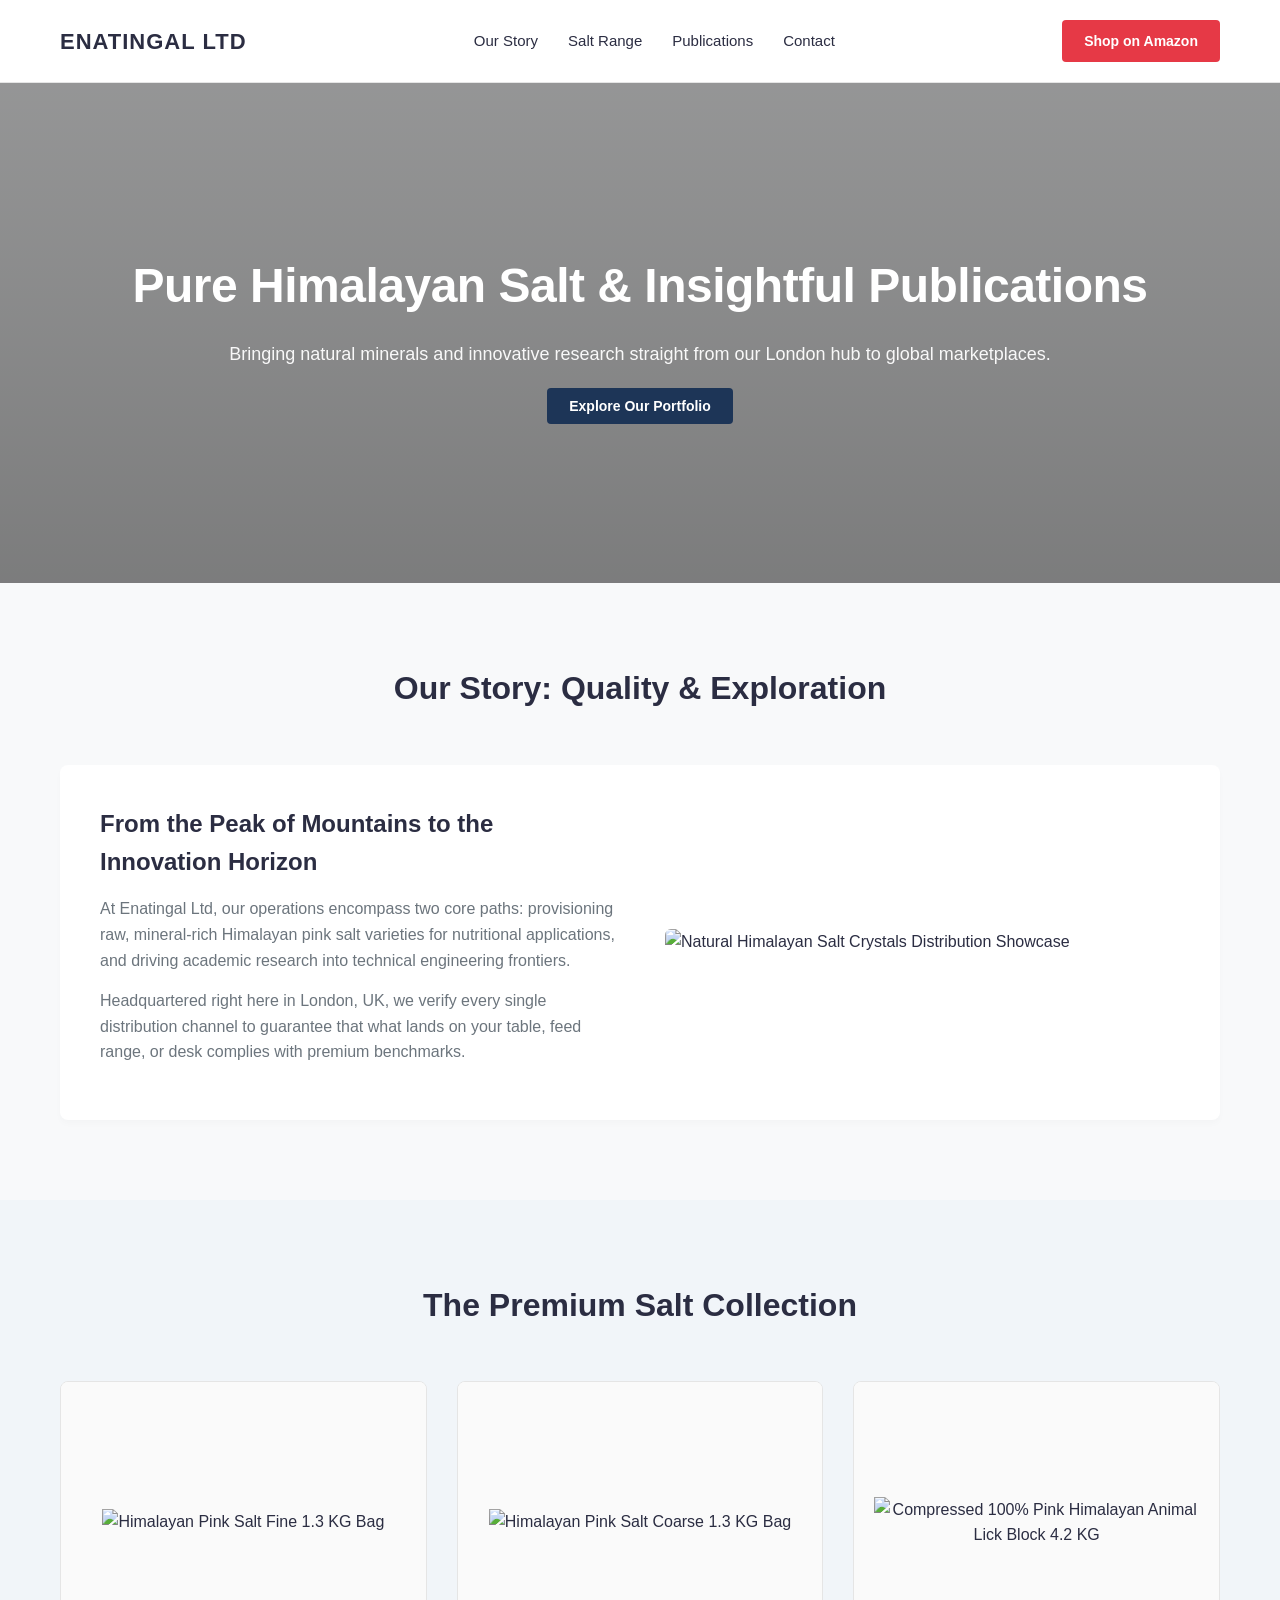
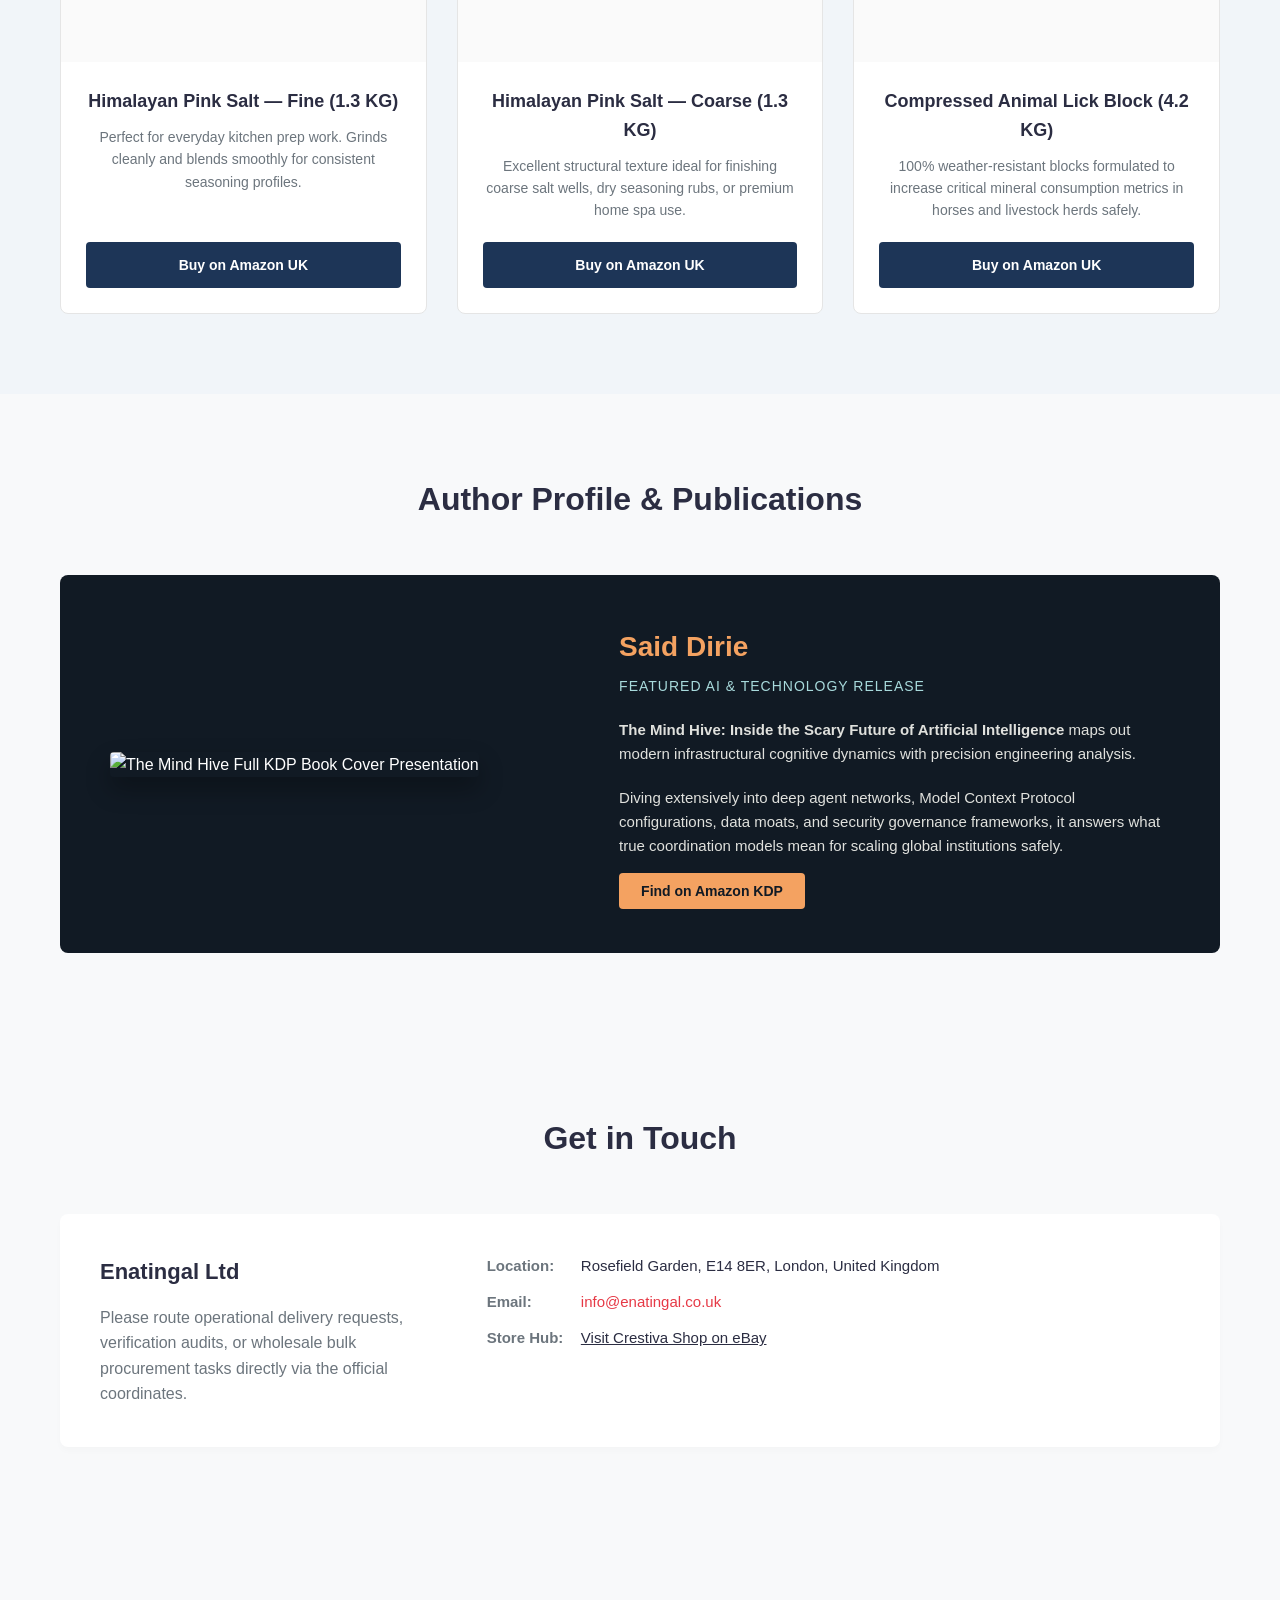
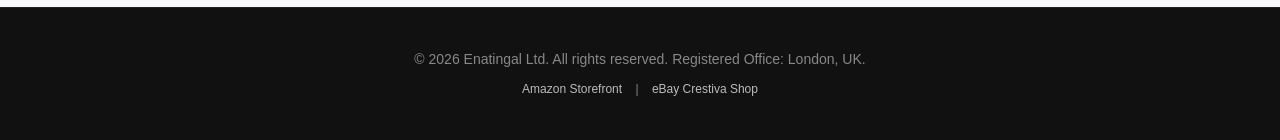
==== index.html @ c5802b01 "Add files via upload" ====
<!DOCTYPE html>
<html lang="en">
<head>
    <meta charset="UTF-8">
    <meta name="viewport" content="width=device-width, initial-scale=1.0">
    <title>Enatingal Ltd | Premium Goods Portfolio</title>
    <style>
        /* Modern Minimalist Reset & Variables */
        :root {
            --primary-coral: #E63946;
            --dark-charcoal: #1D3557;
            --light-bg: #F8F9FA;
            --pure-white: #FFFFFF;
            --text-dark: #2B2D42;
            --text-muted: #6C757D;
        }

        * {
            box-sizing: border-box;
            margin: 0;
            padding: 0;
            font-family: -apple-system, BlinkMacSystemFont, "Segoe UI", Roboto, Arial, sans-serif;
        }

        body {
            background-color: var(--light-bg);
            color: var(--text-dark);
            line-height: 1.6;
        }

        /* Navigation Header */
        header {
            background: var(--pure-white);
            border-bottom: 1px solid #E5E5E5;
            position: sticky;
            top: 0;
            z-index: 1000;
        }

        .nav-container {
            max-width: 1200px;
            margin: 0 auto;
            display: flex;
            justify-content: space-between;
            align-items: center;
            padding: 20px;
        }

        .logo a {
            font-weight: 700;
            font-size: 22px;
            color: var(--text-dark);
            text-decoration: none;
            text-transform: uppercase;
            letter-spacing: 1px;
        }

        nav ul {
            display: flex;
            list-style: none;
            gap: 30px;
        }

        nav ul li a {
            text-decoration: none;
            color: var(--text-dark);
            font-weight: 500;
            font-size: 15px;
            transition: color 0.2s ease;
        }

        nav ul li a:hover {
            color: var(--primary-coral);
        }

        .cta-btn {
            background-color: var(--primary-coral);
            color: var(--pure-white);
            padding: 10px 22px;
            border-radius: 4px;
            text-decoration: none;
            font-weight: 600;
            font-size: 14px;
            transition: background 0.2s ease;
        }

        .cta-btn:hover {
            background-color: #D62837;
        }

        /* Hero Section */
        .hero {
            background: linear-gradient(rgba(0,0,0,0.4), rgba(0,0,0,0.5)), url('assets/images/coarse-salt-label.jpg') no-repeat center center/cover;
            height: 500px;
            display: flex;
            align-items: center;
            justify-content: center;
            text-align: center;
            color: var(--pure-white);
            padding: 20px;
        }

        .hero-content max-width {
            max-width: 800px;
        }

        .hero h1 {
            font-size: 48px;
            font-weight: 700;
            margin-bottom: 15px;
            letter-spacing: -0.5px;
        }

        .hero p {
            font-size: 18px;
            margin-bottom: 25px;
            opacity: 0.95;
        }

        /* Global Sections Layout */
        section {
            padding: 80px 20px;
            max-width: 1200px;
            margin: 0 auto;
        }

        .section-title {
            text-align: center;
            font-size: 32px;
            font-weight: 700;
            margin-bottom: 50px;
            position: relative;
        }

        /* About & Story Layout split split */
        .story-block {
            display: grid;
            grid-template-columns: 1fr 1fr;
            gap: 50px;
            align-items: center;
            background: var(--pure-white);
            padding: 40px;
            border-radius: 8px;
            box-shadow: 0 4px 6px rgba(0,0,0,0.02);
        }

        .story-text h3 {
            font-size: 24px;
            margin-bottom: 15px;
        }

        .story-text p {
            color: var(--text-muted);
            margin-bottom: 15px;
        }

        .story-img img {
            width: 100%;
            border-radius: 6px;
            display: block;
        }

        /* Product Showcase Layout */
        .product-grid {
            display: grid;
            grid-template-columns: repeat(auto-fit, minmax(320px, 1fr));
            gap: 30px;
        }

        .product-card {
            background: var(--pure-white);
            border: 1px solid #E5E5E5;
            border-radius: 8px;
            overflow: hidden;
            display: flex;
            flex-direction: column;
            justify-content: space-between;
            transition: transform 0.2s ease, box-shadow 0.2s ease;
        }

        .product-card:hover {
            transform: translateY(-5px);
            box-shadow: 0 10px 20px rgba(0,0,0,0.05);
        }

        .product-img-wrapper {
            background: #FAFAFA;
            padding: 20px;
            text-align: center;
            height: 280px;
            display: flex;
            align-items: center;
            justify-content: center;
        }

        .product-img-wrapper img {
            max-height: 100%;
            max-width: 100%;
            object-fit: contain;
        }

        .product-info {
            padding: 25px;
            text-align: center;
            flex-grow: 1;
            display: flex;
            flex-direction: column;
            justify-content: space-between;
        }

        .product-title {
            font-size: 18px;
            font-weight: 600;
            margin-bottom: 10px;
        }

        .product-desc {
            font-size: 14px;
            color: var(--text-muted);
            margin-bottom: 20px;
        }

        .marketplace-btn {
            display: inline-block;
            background: var(--dark-charcoal);
            color: var(--pure-white);
            padding: 12px 20px;
            border-radius: 4px;
            text-decoration: none;
            font-weight: 600;
            font-size: 14px;
            transition: opacity 0.2s ease;
        }

        .marketplace-btn:hover {
            opacity: 0.9;
        }

        /* Author and KDP Profile Section Layout */
        .author-section {
            background: #111A24;
            color: var(--pure-white);
            border-radius: 8px;
            padding: 50px;
            margin-top: 40px;
        }

        .author-grid {
            display: grid;
            grid-template-columns: 1fr 1.2fr;
            gap: 50px;
            align-items: center;
        }

        .author-grid img {
            width: 100%;
            border-radius: 4px;
            box-shadow: 0 12px 24px rgba(0,0,0,0.3);
        }

        .author-text h3 {
            font-size: 28px;
            margin-bottom: 5px;
            color: #F4A261;
        }

        .author-subtitle {
            font-size: 14px;
            color: #A8DADC;
            text-transform: uppercase;
            letter-spacing: 1px;
            margin-bottom: 20px;
        }

        .author-text p {
            color: #E0E1DD;
            font-size: 15px;
            margin-bottom: 20px;
        }

        /* Contact Details Grid Layout */
        .contact-grid {
            display: grid;
            grid-template-columns: 1fr 2fr;
            gap: 40px;
            background: var(--pure-white);
            padding: 40px;
            border-radius: 8px;
            box-shadow: 0 4px 6px rgba(0,0,0,0.02);
        }

        .contact-info h3 {
            font-size: 22px;
            margin-bottom: 15px;
        }

        .contact-details-list {
            list-style: none;
        }

        .contact-details-list li {
            margin-bottom: 12px;
            font-size: 15px;
        }

        .contact-details-list strong {
            display: inline-block;
            width: 90px;
            color: var(--text-muted);
        }

        /* Footer Copyright Block Layout */
        footer {
            background: #111111;
            color: #888888;
            padding: 40px 20px;
            text-align: center;
            font-size: 14px;
            border-top: 1px solid #222222;
            margin-top: 80px;
        }

        footer a {
            color: #BBBBBB;
            text-decoration: none;
            margin: 0 10px;
        }

        footer a:hover {
            color: var(--pure-white);
        }

        @media (max-width: 768px) {
            .story-block, .author-grid, .contact-grid {
                grid-template-columns: 1fr;
            }
            .nav-container {
                flex-direction: column;
                gap: 15px;
            }
            .hero h1 {
                font-size: 32px;
            }
        }
    </style>
</head>
<body>

    <header>
        <div class="nav-container">
            <div class="logo">
                <a href="#">Enatingal Ltd</a>
            </div>
            <nav>
                <ul>
                    <li><a href="#story">Our Story</a></li>
                    <li><a href="#products">Salt Range</a></li>
                    <li><a href="#books">Publications</a></li>
                    <li><a href="#contact">Contact</a></li>
                </ul>
            </nav>
            <a href="https://www.amazon.co.uk/Himalayan-Pink-Salt-Fine-Essential/dp/B0F9LJPX19" target="_blank" class="cta-btn">Shop on Amazon</a>
        </div>
    </header>

    <main>
        <div class="hero">
            <div class="hero-content">
                <h1>Pure Himalayan Salt & Insightful Publications</h1>
                <p>Bringing natural minerals and innovative research straight from our London hub to global marketplaces.</p>
                <a href="#products" class="cta-btn" style="background: var(--dark-charcoal);">Explore Our Portfolio</a>
            </div>
        </div>

        <section id="story">
            <h2 class="section-title">Our Story: Quality & Exploration</h2>
            <div class="story-block">
                <div class="story-text">
                    <h3>From the Peak of Mountains to the Innovation Horizon</h3>
                    <p>At Enatingal Ltd, our operations encompass two core paths: provisioning raw, mineral-rich Himalayan pink salt varieties for nutritional applications, and driving academic research into technical engineering frontiers.</p>
                    <p>Headquartered right here in London, UK, we verify every single distribution channel to guarantee that what lands on your table, feed range, or desk complies with premium benchmarks.</p>
                </div>
                <div class="story-img">
                    <img src="assets/images/coarse-salt-spon.jpg" alt="Natural Himalayan Salt Crystals Distribution Showcase">
                </div>
            </div>
        </section>

        <section id="products" style="background-color: #F1F5F9; max-width: 100%;">
            <div style="max-width: 1200px; margin: 0 auto; padding: 0 20px;">
                <h2 class="section-title">The Premium Salt Collection</h2>
                <div class="product-grid">
                    
                    <div class="product-card">
                        <div class="product-img-wrapper">
                            <img src="assets/images/fine-salt.jpg" alt="Himalayan Pink Salt Fine 1.3 KG Bag">
                        </div>
                        <div class="product-info">
                            <div>
                                <h3 class="product-title">Himalayan Pink Salt — Fine (1.3 KG)</h3>
                                <p class="product-desc">Perfect for everyday kitchen prep work. Grinds cleanly and blends smoothly for consistent seasoning profiles.</p>
                            </div>
                            <a href="https://www.amazon.co.uk/Himalayan-Pink-Salt-Fine-Essential/dp/B0F9LJPX19" target="_blank" class="marketplace-btn">Buy on Amazon UK</a>
                        </div>
                    </div>

                    <div class="product-card">
                        <div class="product-img-wrapper">
                            <img src="assets/images/coarse-salt.jpg" alt="Himalayan Pink Salt Coarse 1.3 KG Bag">
                        </div>
                        <div class="product-info">
                            <div>
                                <h3 class="product-title">Himalayan Pink Salt — Coarse (1.3 KG)</h3>
                                <p class="product-desc">Excellent structural texture ideal for finishing coarse salt wells, dry seasoning rubs, or premium home spa use.</p>
                            </div>
                            <a href="https://www.amazon.co.uk/Himalayan-Pink-Salt-Fine-Essential/dp/B0F9LJPX19" target="_blank" class="marketplace-btn">Buy on Amazon UK</a>
                        </div>
                    </div>

                    <div class="product-card">
                        <div class="product-img-wrapper">
                            <img src="assets/images/animal-lick.png" alt="Compressed 100% Pink Himalayan Animal Lick Block 4.2 KG">
                        </div>
                        <div class="product-info">
                            <div>
                                <h3 class="product-title">Compressed Animal Lick Block (4.2 KG)</h3>
                                <p class="product-desc">100% weather-resistant blocks formulated to increase critical mineral consumption metrics in horses and livestock herds safely.</p>
                            </div>
                            <a href="https://www.amazon.co.uk/Himalayan-Pink-Animals-Compressed-Block/dp/B0DF86JBQH" target="_blank" class="marketplace-btn">Buy on Amazon UK</a>
                        </div>
                    </div>

                </div>
            </div>
        </section>

        <section id="books">
            <h2 class="section-title">Author Profile & Publications</h2>
            <div class="author-section">
                <div class="author-grid">
                    <div class="author-cover-art">
                        <img src="assets/images/mind-hive-cover.jpg" alt="The Mind Hive Full KDP Book Cover Presentation">
                    </div>
                    <div class="author-text">
                        <h3>Said Dirie</h3>
                        <div class="author-subtitle">Featured AI & Technology Release</div>
                        <p><strong>The Mind Hive: Inside the Scary Future of Artificial Intelligence</strong> maps out modern infrastructural cognitive dynamics with precision engineering analysis.</p>
                        <p>Diving extensively into deep agent networks, Model Context Protocol configurations, data moats, and security governance frameworks, it answers what true coordination models mean for scaling global institutions safely.</p>
                        <a href="https://www.amazon.co.uk" target="_blank" class="cta-btn" style="background-color: #F4A261; color: #111A24;">Find on Amazon KDP</a>
                    </div>
                </div>
            </div>
        </section>

        <section id="contact">
            <h2 class="section-title">Get in Touch</h2>
            <div class="contact-grid">
                <div class="contact-info">
                    <h3>Enatingal Ltd</h3>
                    <p style="color: var(--text-muted);">Please route operational delivery requests, verification audits, or wholesale bulk procurement tasks directly via the official coordinates.</p>
                </div>
                <div>
                    <ul class="contact-details-list">
                        <li><strong>Location:</strong> Rosefield Garden, E14 8ER, London, United Kingdom</li>
                        <li><strong>Email:</strong> <a href="mailto:info@enatingal.co.uk" style="color: var(--primary-coral); text-decoration: none;">info@enatingal.co.uk</a></li>
                        <li><strong>Store Hub:</strong> <a href="https://www.ebay.co.uk/str/enatingalltd" target="_blank" style="color: var(--text-dark); text-decoration: underline;">Visit Crestiva Shop on eBay</a></li>
                    </ul>
                </div>
            </div>
        </section>
    </main>

    <footer>
        <p>&copy; 2026 Enatingal Ltd. All rights reserved. Registered Office: London, UK.</p>
        <p style="margin-top: 10px; font-size: 12px;">
            <a href="https://www.amazon.co.uk/str/enatingalltd" target="_blank">Amazon Storefront</a> | 
            <a href="https://www.ebay.co.uk/str/enatingalltd" target="_blank">eBay Crestiva Shop</a>
        </p>
    </footer>

</body>
</html>
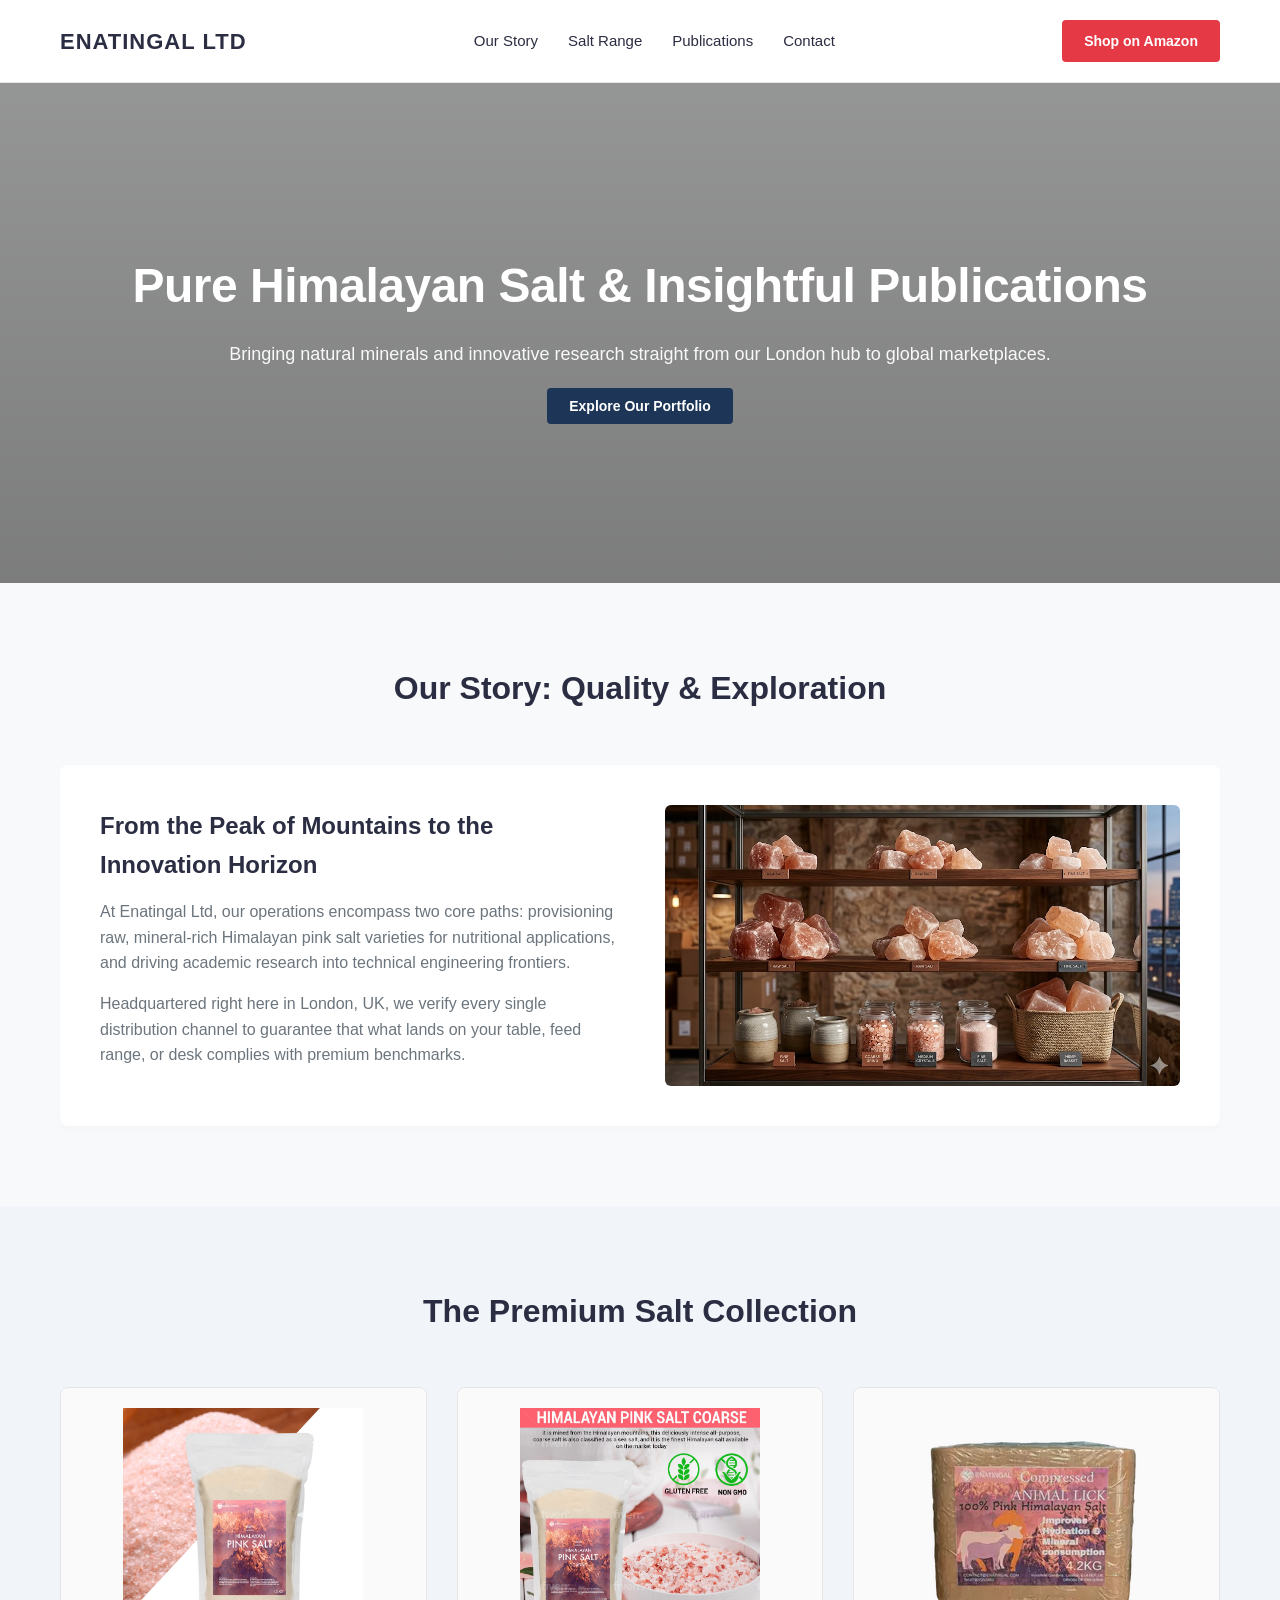
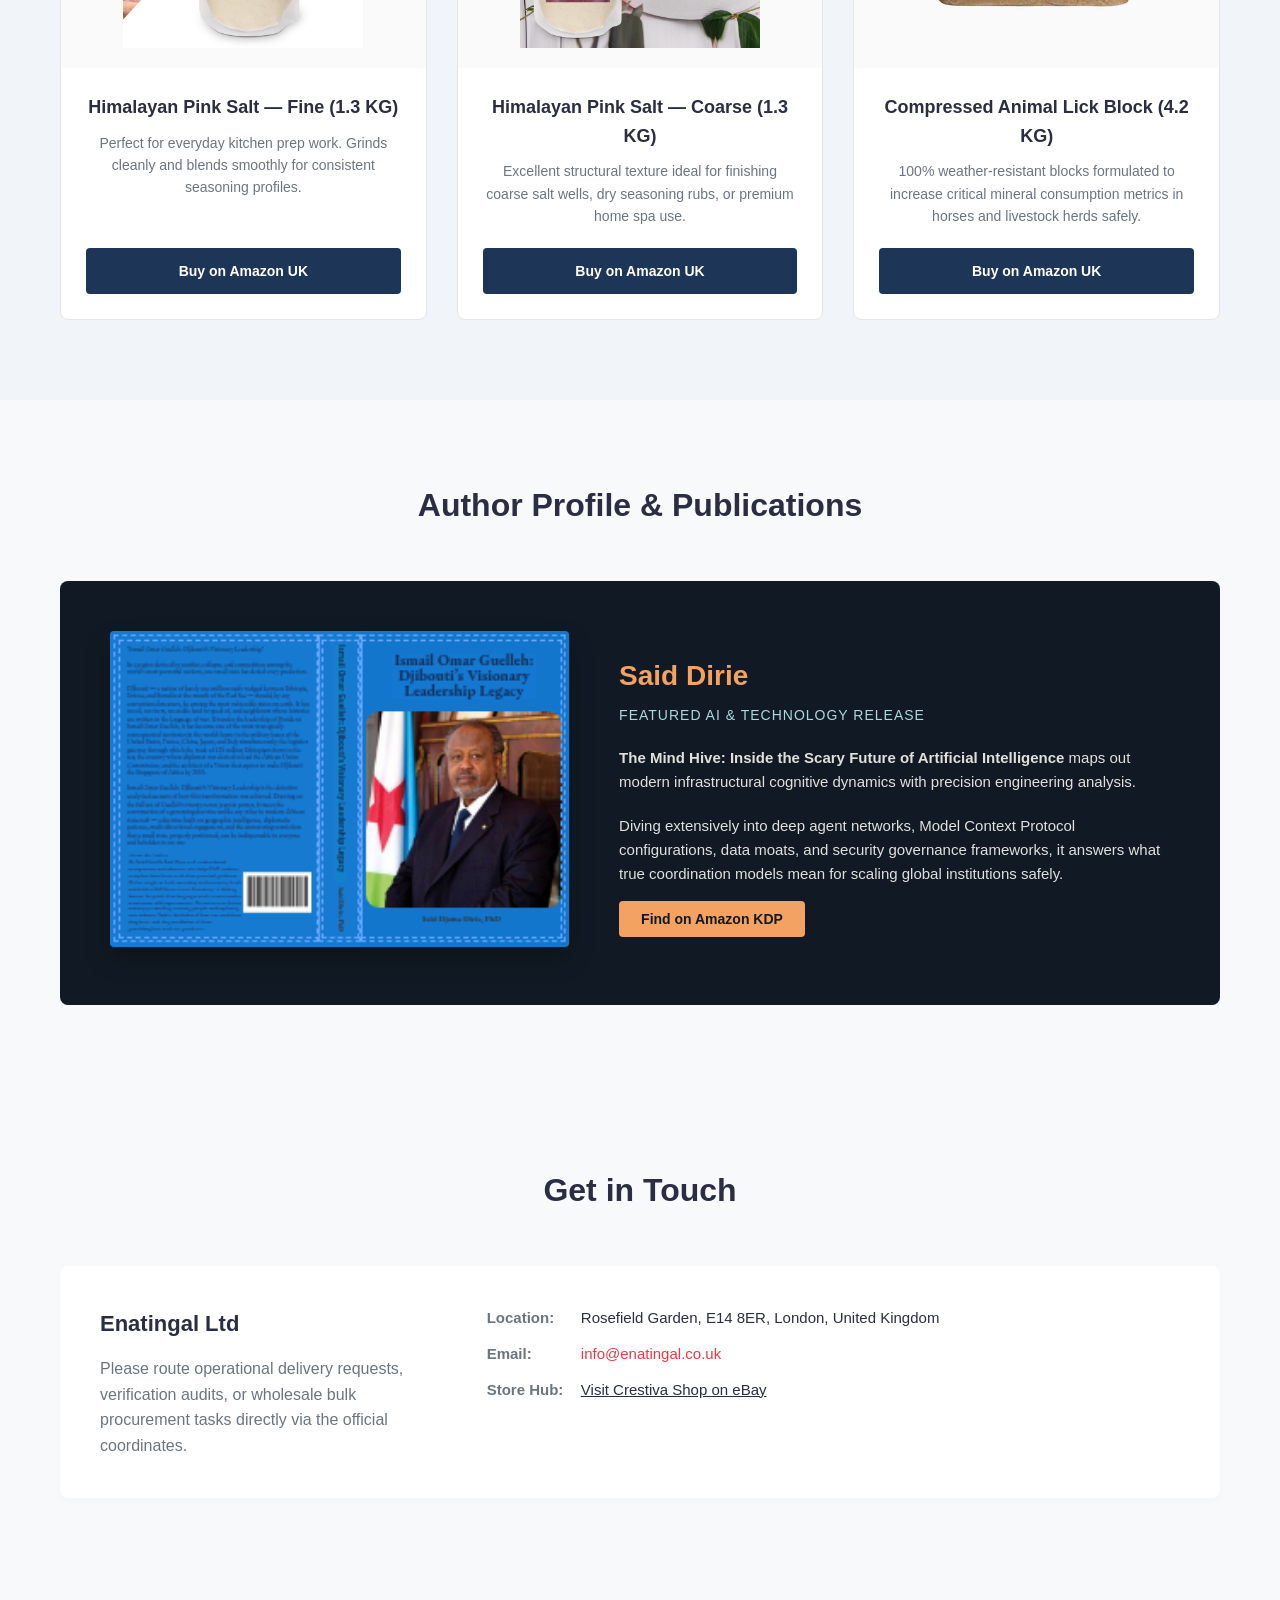
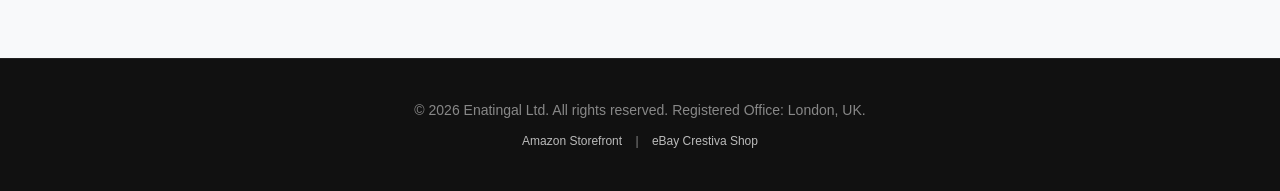
==== commit 4df48b2b: "Update index.html" ====
--- a/index.html
+++ b/index.html
@@ -381,7 +381,7 @@
                     <p>Headquartered right here in London, UK, we verify every single distribution channel to guarantee that what lands on your table, feed range, or desk complies with premium benchmarks.</p>
                 </div>
                 <div class="story-img">
-                    <img src="assets/images/coarse-salt-spon.jpg" alt="Natural Himalayan Salt Crystals Distribution Showcase">
+                    <img src="assets/images/showcase.jpg" alt="Natural Himalayan Salt Crystals Distribution Showcase">
                 </div>
             </div>
         </section>
@@ -479,4 +479,4 @@
     </footer>
 
 </body>
-</html>+</html>
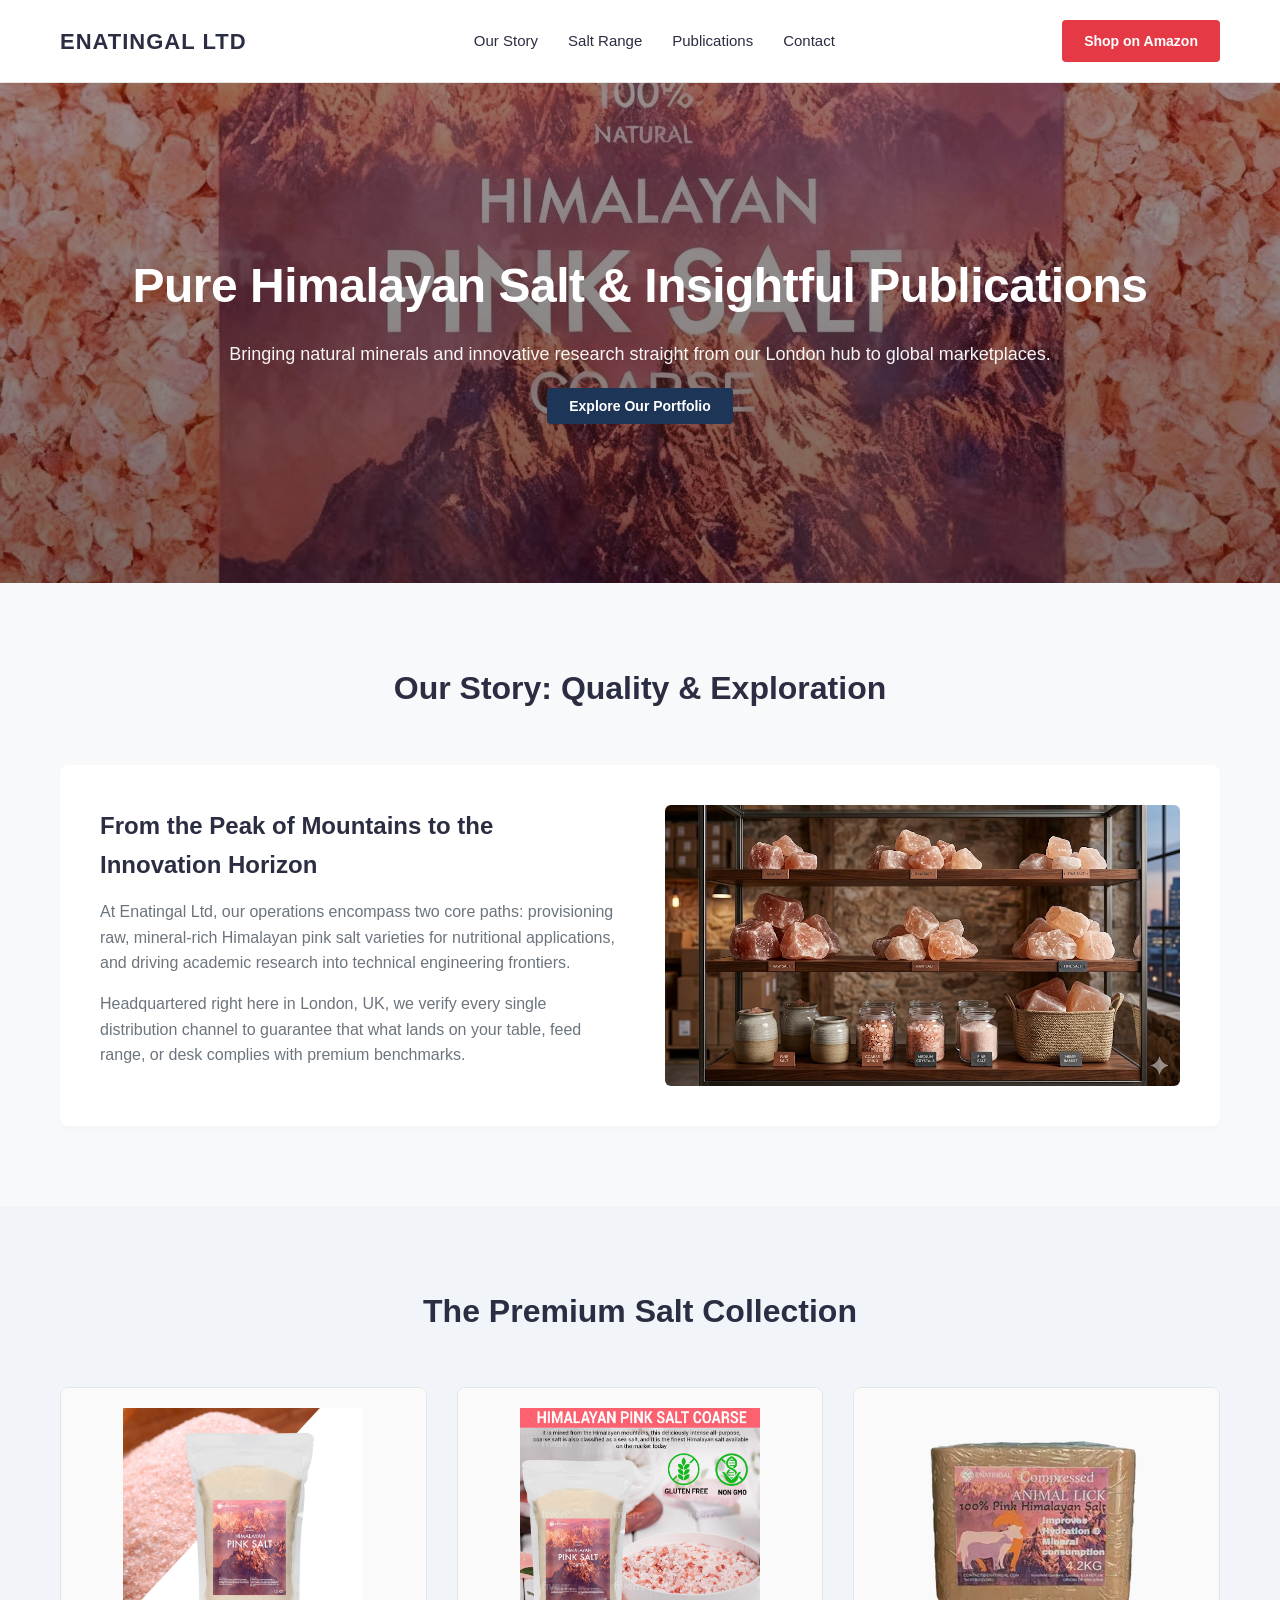
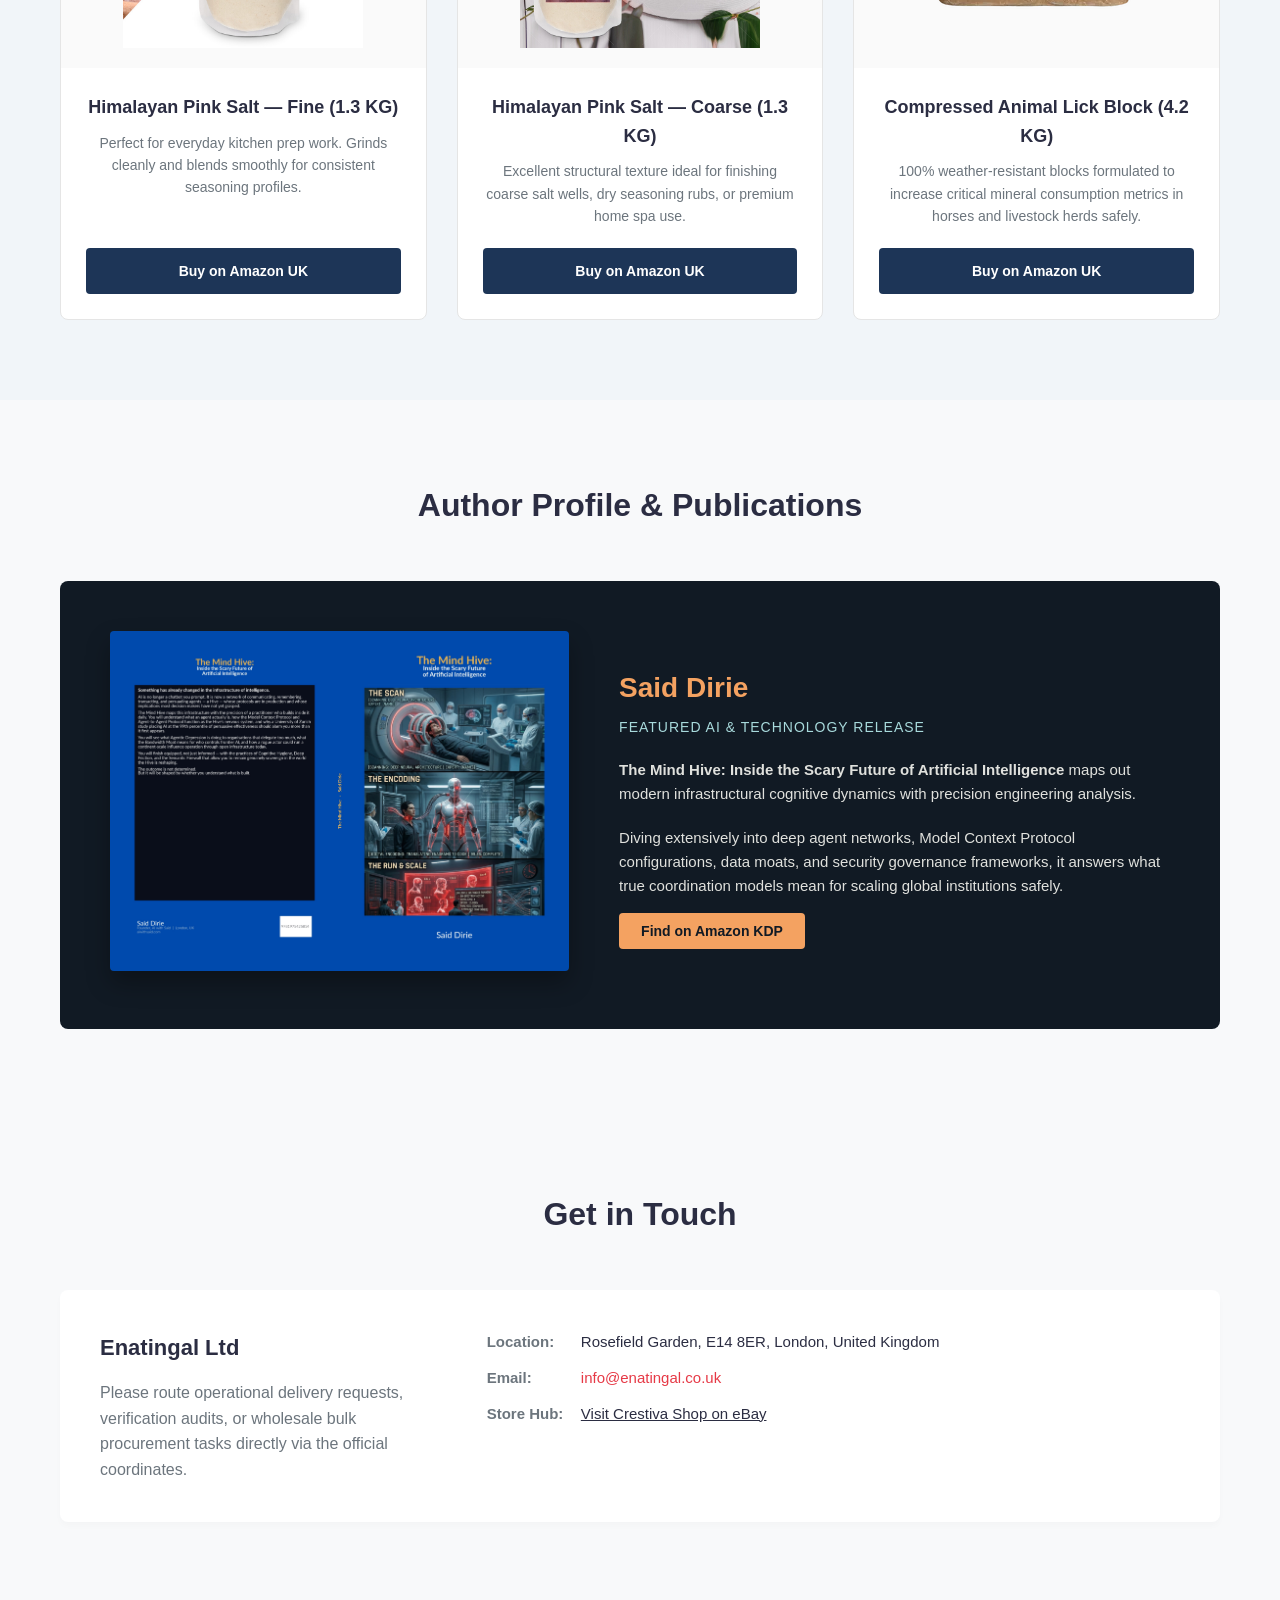
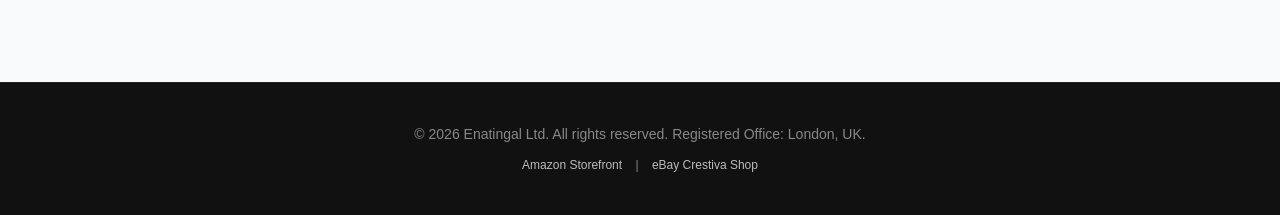
==== commit f3830e9c: "Update index.html" ====
--- a/index.html
+++ b/index.html
@@ -4,6 +4,8 @@
     <meta charset="UTF-8">
     <meta name="viewport" content="width=device-width, initial-scale=1.0">
     <title>Enatingal Ltd | Premium Goods Portfolio</title>
+    <script async src="https://pagead2.googlesyndication.com/pagead/js/adsbygoogle.js?client=ca-pub-2641787592817799"
+     crossorigin="anonymous"></script>
     <style>
         /* Modern Minimalist Reset & Variables */
         :root {
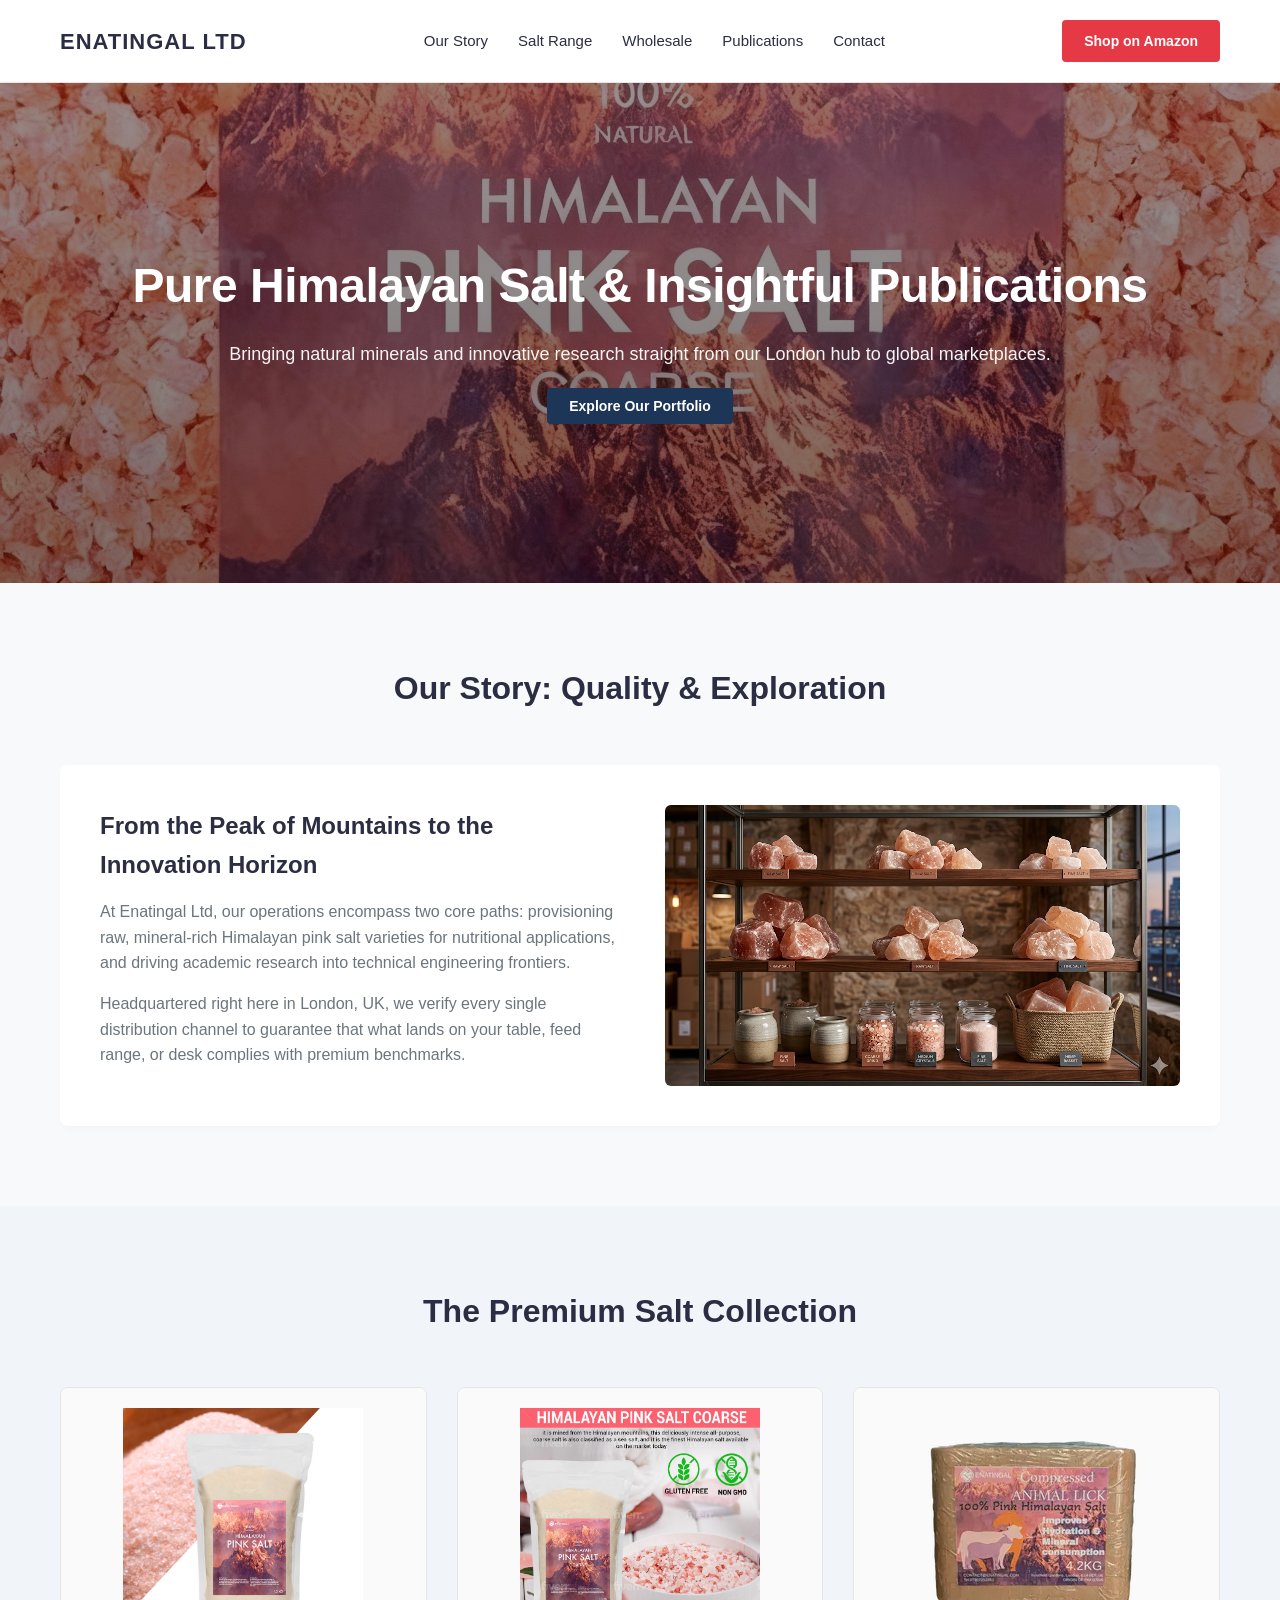
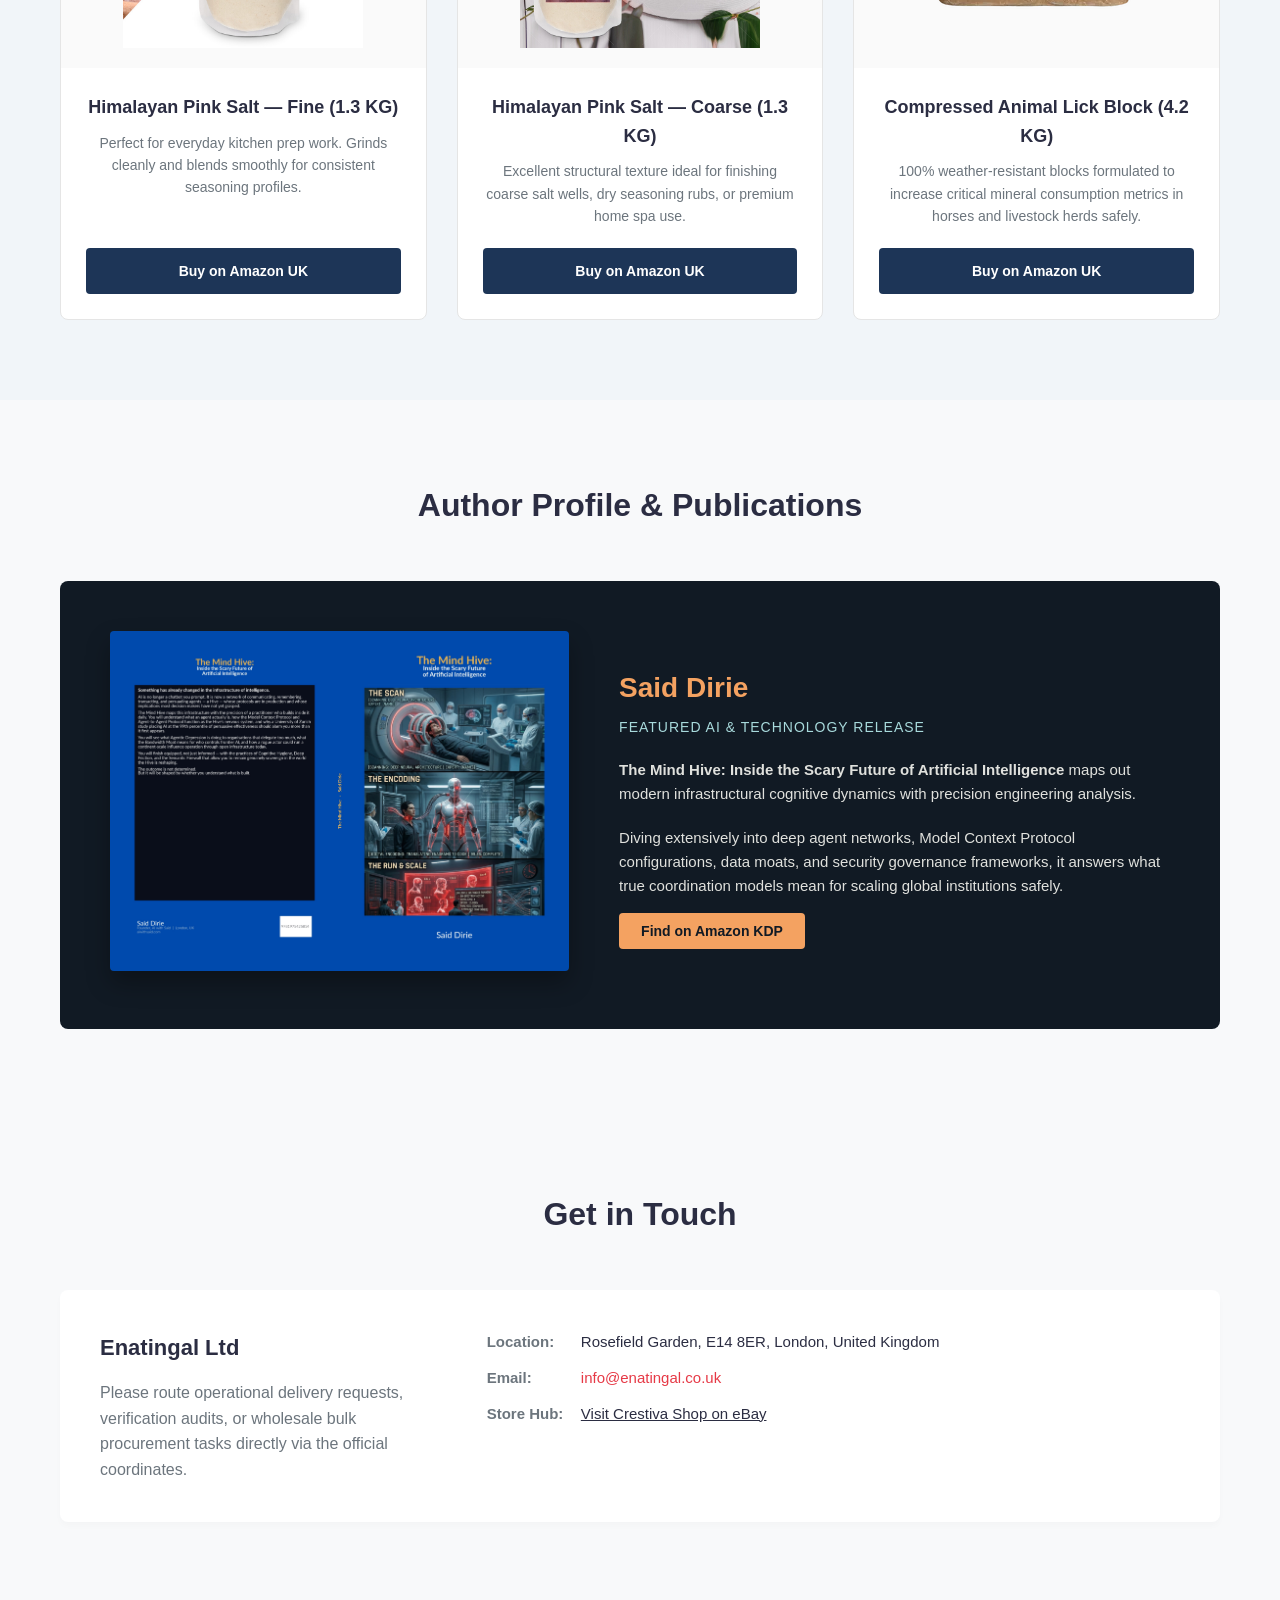
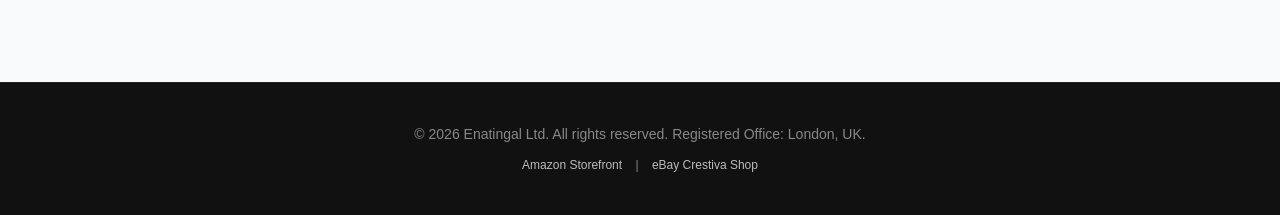
==== commit ff0eccf8: "Add files via upload" ====
--- a/index.html
+++ b/index.html
@@ -1,484 +1,485 @@
-<!DOCTYPE html>
-<html lang="en">
-<head>
-    <meta charset="UTF-8">
-    <meta name="viewport" content="width=device-width, initial-scale=1.0">
-    <title>Enatingal Ltd | Premium Goods Portfolio</title>
-    <script async src="https://pagead2.googlesyndication.com/pagead/js/adsbygoogle.js?client=ca-pub-2641787592817799"
-     crossorigin="anonymous"></script>
-    <style>
-        /* Modern Minimalist Reset & Variables */
-        :root {
-            --primary-coral: #E63946;
-            --dark-charcoal: #1D3557;
-            --light-bg: #F8F9FA;
-            --pure-white: #FFFFFF;
-            --text-dark: #2B2D42;
-            --text-muted: #6C757D;
-        }
-
-        * {
-            box-sizing: border-box;
-            margin: 0;
-            padding: 0;
-            font-family: -apple-system, BlinkMacSystemFont, "Segoe UI", Roboto, Arial, sans-serif;
-        }
-
-        body {
-            background-color: var(--light-bg);
-            color: var(--text-dark);
-            line-height: 1.6;
-        }
-
-        /* Navigation Header */
-        header {
-            background: var(--pure-white);
-            border-bottom: 1px solid #E5E5E5;
-            position: sticky;
-            top: 0;
-            z-index: 1000;
-        }
-
-        .nav-container {
-            max-width: 1200px;
-            margin: 0 auto;
-            display: flex;
-            justify-content: space-between;
-            align-items: center;
-            padding: 20px;
-        }
-
-        .logo a {
-            font-weight: 700;
-            font-size: 22px;
-            color: var(--text-dark);
-            text-decoration: none;
-            text-transform: uppercase;
-            letter-spacing: 1px;
-        }
-
-        nav ul {
-            display: flex;
-            list-style: none;
-            gap: 30px;
-        }
-
-        nav ul li a {
-            text-decoration: none;
-            color: var(--text-dark);
-            font-weight: 500;
-            font-size: 15px;
-            transition: color 0.2s ease;
-        }
-
-        nav ul li a:hover {
-            color: var(--primary-coral);
-        }
-
-        .cta-btn {
-            background-color: var(--primary-coral);
-            color: var(--pure-white);
-            padding: 10px 22px;
-            border-radius: 4px;
-            text-decoration: none;
-            font-weight: 600;
-            font-size: 14px;
-            transition: background 0.2s ease;
-        }
-
-        .cta-btn:hover {
-            background-color: #D62837;
-        }
-
-        /* Hero Section */
-        .hero {
-            background: linear-gradient(rgba(0,0,0,0.4), rgba(0,0,0,0.5)), url('assets/images/coarse-salt-label.jpg') no-repeat center center/cover;
-            height: 500px;
-            display: flex;
-            align-items: center;
-            justify-content: center;
-            text-align: center;
-            color: var(--pure-white);
-            padding: 20px;
-        }
-
-        .hero-content max-width {
-            max-width: 800px;
-        }
-
-        .hero h1 {
-            font-size: 48px;
-            font-weight: 700;
-            margin-bottom: 15px;
-            letter-spacing: -0.5px;
-        }
-
-        .hero p {
-            font-size: 18px;
-            margin-bottom: 25px;
-            opacity: 0.95;
-        }
-
-        /* Global Sections Layout */
-        section {
-            padding: 80px 20px;
-            max-width: 1200px;
-            margin: 0 auto;
-        }
-
-        .section-title {
-            text-align: center;
-            font-size: 32px;
-            font-weight: 700;
-            margin-bottom: 50px;
-            position: relative;
-        }
-
-        /* About & Story Layout split split */
-        .story-block {
-            display: grid;
-            grid-template-columns: 1fr 1fr;
-            gap: 50px;
-            align-items: center;
-            background: var(--pure-white);
-            padding: 40px;
-            border-radius: 8px;
-            box-shadow: 0 4px 6px rgba(0,0,0,0.02);
-        }
-
-        .story-text h3 {
-            font-size: 24px;
-            margin-bottom: 15px;
-        }
-
-        .story-text p {
-            color: var(--text-muted);
-            margin-bottom: 15px;
-        }
-
-        .story-img img {
-            width: 100%;
-            border-radius: 6px;
-            display: block;
-        }
-
-        /* Product Showcase Layout */
-        .product-grid {
-            display: grid;
-            grid-template-columns: repeat(auto-fit, minmax(320px, 1fr));
-            gap: 30px;
-        }
-
-        .product-card {
-            background: var(--pure-white);
-            border: 1px solid #E5E5E5;
-            border-radius: 8px;
-            overflow: hidden;
-            display: flex;
-            flex-direction: column;
-            justify-content: space-between;
-            transition: transform 0.2s ease, box-shadow 0.2s ease;
-        }
-
-        .product-card:hover {
-            transform: translateY(-5px);
-            box-shadow: 0 10px 20px rgba(0,0,0,0.05);
-        }
-
-        .product-img-wrapper {
-            background: #FAFAFA;
-            padding: 20px;
-            text-align: center;
-            height: 280px;
-            display: flex;
-            align-items: center;
-            justify-content: center;
-        }
-
-        .product-img-wrapper img {
-            max-height: 100%;
-            max-width: 100%;
-            object-fit: contain;
-        }
-
-        .product-info {
-            padding: 25px;
-            text-align: center;
-            flex-grow: 1;
-            display: flex;
-            flex-direction: column;
-            justify-content: space-between;
-        }
-
-        .product-title {
-            font-size: 18px;
-            font-weight: 600;
-            margin-bottom: 10px;
-        }
-
-        .product-desc {
-            font-size: 14px;
-            color: var(--text-muted);
-            margin-bottom: 20px;
-        }
-
-        .marketplace-btn {
-            display: inline-block;
-            background: var(--dark-charcoal);
-            color: var(--pure-white);
-            padding: 12px 20px;
-            border-radius: 4px;
-            text-decoration: none;
-            font-weight: 600;
-            font-size: 14px;
-            transition: opacity 0.2s ease;
-        }
-
-        .marketplace-btn:hover {
-            opacity: 0.9;
-        }
-
-        /* Author and KDP Profile Section Layout */
-        .author-section {
-            background: #111A24;
-            color: var(--pure-white);
-            border-radius: 8px;
-            padding: 50px;
-            margin-top: 40px;
-        }
-
-        .author-grid {
-            display: grid;
-            grid-template-columns: 1fr 1.2fr;
-            gap: 50px;
-            align-items: center;
-        }
-
-        .author-grid img {
-            width: 100%;
-            border-radius: 4px;
-            box-shadow: 0 12px 24px rgba(0,0,0,0.3);
-        }
-
-        .author-text h3 {
-            font-size: 28px;
-            margin-bottom: 5px;
-            color: #F4A261;
-        }
-
-        .author-subtitle {
-            font-size: 14px;
-            color: #A8DADC;
-            text-transform: uppercase;
-            letter-spacing: 1px;
-            margin-bottom: 20px;
-        }
-
-        .author-text p {
-            color: #E0E1DD;
-            font-size: 15px;
-            margin-bottom: 20px;
-        }
-
-        /* Contact Details Grid Layout */
-        .contact-grid {
-            display: grid;
-            grid-template-columns: 1fr 2fr;
-            gap: 40px;
-            background: var(--pure-white);
-            padding: 40px;
-            border-radius: 8px;
-            box-shadow: 0 4px 6px rgba(0,0,0,0.02);
-        }
-
-        .contact-info h3 {
-            font-size: 22px;
-            margin-bottom: 15px;
-        }
-
-        .contact-details-list {
-            list-style: none;
-        }
-
-        .contact-details-list li {
-            margin-bottom: 12px;
-            font-size: 15px;
-        }
-
-        .contact-details-list strong {
-            display: inline-block;
-            width: 90px;
-            color: var(--text-muted);
-        }
-
-        /* Footer Copyright Block Layout */
-        footer {
-            background: #111111;
-            color: #888888;
-            padding: 40px 20px;
-            text-align: center;
-            font-size: 14px;
-            border-top: 1px solid #222222;
-            margin-top: 80px;
-        }
-
-        footer a {
-            color: #BBBBBB;
-            text-decoration: none;
-            margin: 0 10px;
-        }
-
-        footer a:hover {
-            color: var(--pure-white);
-        }
-
-        @media (max-width: 768px) {
-            .story-block, .author-grid, .contact-grid {
-                grid-template-columns: 1fr;
-            }
-            .nav-container {
-                flex-direction: column;
-                gap: 15px;
-            }
-            .hero h1 {
-                font-size: 32px;
-            }
-        }
-    </style>
-</head>
-<body>
-
-    <header>
-        <div class="nav-container">
-            <div class="logo">
-                <a href="#">Enatingal Ltd</a>
-            </div>
-            <nav>
-                <ul>
-                    <li><a href="#story">Our Story</a></li>
-                    <li><a href="#products">Salt Range</a></li>
-                    <li><a href="#books">Publications</a></li>
-                    <li><a href="#contact">Contact</a></li>
-                </ul>
-            </nav>
-            <a href="https://www.amazon.co.uk/Himalayan-Pink-Salt-Fine-Essential/dp/B0F9LJPX19" target="_blank" class="cta-btn">Shop on Amazon</a>
-        </div>
-    </header>
-
-    <main>
-        <div class="hero">
-            <div class="hero-content">
-                <h1>Pure Himalayan Salt & Insightful Publications</h1>
-                <p>Bringing natural minerals and innovative research straight from our London hub to global marketplaces.</p>
-                <a href="#products" class="cta-btn" style="background: var(--dark-charcoal);">Explore Our Portfolio</a>
-            </div>
-        </div>
-
-        <section id="story">
-            <h2 class="section-title">Our Story: Quality & Exploration</h2>
-            <div class="story-block">
-                <div class="story-text">
-                    <h3>From the Peak of Mountains to the Innovation Horizon</h3>
-                    <p>At Enatingal Ltd, our operations encompass two core paths: provisioning raw, mineral-rich Himalayan pink salt varieties for nutritional applications, and driving academic research into technical engineering frontiers.</p>
-                    <p>Headquartered right here in London, UK, we verify every single distribution channel to guarantee that what lands on your table, feed range, or desk complies with premium benchmarks.</p>
-                </div>
-                <div class="story-img">
-                    <img src="assets/images/showcase.jpg" alt="Natural Himalayan Salt Crystals Distribution Showcase">
-                </div>
-            </div>
-        </section>
-
-        <section id="products" style="background-color: #F1F5F9; max-width: 100%;">
-            <div style="max-width: 1200px; margin: 0 auto; padding: 0 20px;">
-                <h2 class="section-title">The Premium Salt Collection</h2>
-                <div class="product-grid">
-                    
-                    <div class="product-card">
-                        <div class="product-img-wrapper">
-                            <img src="assets/images/fine-salt.jpg" alt="Himalayan Pink Salt Fine 1.3 KG Bag">
-                        </div>
-                        <div class="product-info">
-                            <div>
-                                <h3 class="product-title">Himalayan Pink Salt — Fine (1.3 KG)</h3>
-                                <p class="product-desc">Perfect for everyday kitchen prep work. Grinds cleanly and blends smoothly for consistent seasoning profiles.</p>
-                            </div>
-                            <a href="https://www.amazon.co.uk/Himalayan-Pink-Salt-Fine-Essential/dp/B0F9LJPX19" target="_blank" class="marketplace-btn">Buy on Amazon UK</a>
-                        </div>
-                    </div>
-
-                    <div class="product-card">
-                        <div class="product-img-wrapper">
-                            <img src="assets/images/coarse-salt.jpg" alt="Himalayan Pink Salt Coarse 1.3 KG Bag">
-                        </div>
-                        <div class="product-info">
-                            <div>
-                                <h3 class="product-title">Himalayan Pink Salt — Coarse (1.3 KG)</h3>
-                                <p class="product-desc">Excellent structural texture ideal for finishing coarse salt wells, dry seasoning rubs, or premium home spa use.</p>
-                            </div>
-                            <a href="https://www.amazon.co.uk/Himalayan-Pink-Salt-Fine-Essential/dp/B0F9LJPX19" target="_blank" class="marketplace-btn">Buy on Amazon UK</a>
-                        </div>
-                    </div>
-
-                    <div class="product-card">
-                        <div class="product-img-wrapper">
-                            <img src="assets/images/animal-lick.png" alt="Compressed 100% Pink Himalayan Animal Lick Block 4.2 KG">
-                        </div>
-                        <div class="product-info">
-                            <div>
-                                <h3 class="product-title">Compressed Animal Lick Block (4.2 KG)</h3>
-                                <p class="product-desc">100% weather-resistant blocks formulated to increase critical mineral consumption metrics in horses and livestock herds safely.</p>
-                            </div>
-                            <a href="https://www.amazon.co.uk/Himalayan-Pink-Animals-Compressed-Block/dp/B0DF86JBQH" target="_blank" class="marketplace-btn">Buy on Amazon UK</a>
-                        </div>
-                    </div>
-
-                </div>
-            </div>
-        </section>
-
-        <section id="books">
-            <h2 class="section-title">Author Profile & Publications</h2>
-            <div class="author-section">
-                <div class="author-grid">
-                    <div class="author-cover-art">
-                        <img src="assets/images/mind-hive-cover.jpg" alt="The Mind Hive Full KDP Book Cover Presentation">
-                    </div>
-                    <div class="author-text">
-                        <h3>Said Dirie</h3>
-                        <div class="author-subtitle">Featured AI & Technology Release</div>
-                        <p><strong>The Mind Hive: Inside the Scary Future of Artificial Intelligence</strong> maps out modern infrastructural cognitive dynamics with precision engineering analysis.</p>
-                        <p>Diving extensively into deep agent networks, Model Context Protocol configurations, data moats, and security governance frameworks, it answers what true coordination models mean for scaling global institutions safely.</p>
-                        <a href="https://www.amazon.co.uk" target="_blank" class="cta-btn" style="background-color: #F4A261; color: #111A24;">Find on Amazon KDP</a>
-                    </div>
-                </div>
-            </div>
-        </section>
-
-        <section id="contact">
-            <h2 class="section-title">Get in Touch</h2>
-            <div class="contact-grid">
-                <div class="contact-info">
-                    <h3>Enatingal Ltd</h3>
-                    <p style="color: var(--text-muted);">Please route operational delivery requests, verification audits, or wholesale bulk procurement tasks directly via the official coordinates.</p>
-                </div>
-                <div>
-                    <ul class="contact-details-list">
-                        <li><strong>Location:</strong> Rosefield Garden, E14 8ER, London, United Kingdom</li>
-                        <li><strong>Email:</strong> <a href="mailto:info@enatingal.co.uk" style="color: var(--primary-coral); text-decoration: none;">info@enatingal.co.uk</a></li>
-                        <li><strong>Store Hub:</strong> <a href="https://www.ebay.co.uk/str/enatingalltd" target="_blank" style="color: var(--text-dark); text-decoration: underline;">Visit Crestiva Shop on eBay</a></li>
-                    </ul>
-                </div>
-            </div>
-        </section>
-    </main>
-
-    <footer>
-        <p>&copy; 2026 Enatingal Ltd. All rights reserved. Registered Office: London, UK.</p>
-        <p style="margin-top: 10px; font-size: 12px;">
-            <a href="https://www.amazon.co.uk/str/enatingalltd" target="_blank">Amazon Storefront</a> | 
-            <a href="https://www.ebay.co.uk/str/enatingalltd" target="_blank">eBay Crestiva Shop</a>
-        </p>
-    </footer>
-
-</body>
-</html>
+<!DOCTYPE html>
+<html lang="en">
+<head>
+    <meta charset="UTF-8">
+    <meta name="viewport" content="width=device-width, initial-scale=1.0">
+    <title>Enatingal Ltd | Premium Goods Portfolio</title>
+    <script async src="https://pagead2.googlesyndication.com/pagead/js/adsbygoogle.js?client=ca-pub-2641787592817799"
+     crossorigin="anonymous"></script>
+    <style>
+        /* Modern Minimalist Reset & Variables */
+        :root {
+            --primary-coral: #E63946;
+            --dark-charcoal: #1D3557;
+            --light-bg: #F8F9FA;
+            --pure-white: #FFFFFF;
+            --text-dark: #2B2D42;
+            --text-muted: #6C757D;
+        }
+
+        * {
+            box-sizing: border-box;
+            margin: 0;
+            padding: 0;
+            font-family: -apple-system, BlinkMacSystemFont, "Segoe UI", Roboto, Arial, sans-serif;
+        }
+
+        body {
+            background-color: var(--light-bg);
+            color: var(--text-dark);
+            line-height: 1.6;
+        }
+
+        /* Navigation Header */
+        header {
+            background: var(--pure-white);
+            border-bottom: 1px solid #E5E5E5;
+            position: sticky;
+            top: 0;
+            z-index: 1000;
+        }
+
+        .nav-container {
+            max-width: 1200px;
+            margin: 0 auto;
+            display: flex;
+            justify-content: space-between;
+            align-items: center;
+            padding: 20px;
+        }
+
+        .logo a {
+            font-weight: 700;
+            font-size: 22px;
+            color: var(--text-dark);
+            text-decoration: none;
+            text-transform: uppercase;
+            letter-spacing: 1px;
+        }
+
+        nav ul {
+            display: flex;
+            list-style: none;
+            gap: 30px;
+        }
+
+        nav ul li a {
+            text-decoration: none;
+            color: var(--text-dark);
+            font-weight: 500;
+            font-size: 15px;
+            transition: color 0.2s ease;
+        }
+
+        nav ul li a:hover {
+            color: var(--primary-coral);
+        }
+
+        .cta-btn {
+            background-color: var(--primary-coral);
+            color: var(--pure-white);
+            padding: 10px 22px;
+            border-radius: 4px;
+            text-decoration: none;
+            font-weight: 600;
+            font-size: 14px;
+            transition: background 0.2s ease;
+        }
+
+        .cta-btn:hover {
+            background-color: #D62837;
+        }
+
+        /* Hero Section */
+        .hero {
+            background: linear-gradient(rgba(0,0,0,0.4), rgba(0,0,0,0.5)), url('assets/images/coarse-salt-label.jpg') no-repeat center center/cover;
+            height: 500px;
+            display: flex;
+            align-items: center;
+            justify-content: center;
+            text-align: center;
+            color: var(--pure-white);
+            padding: 20px;
+        }
+
+        .hero-content max-width {
+            max-width: 800px;
+        }
+
+        .hero h1 {
+            font-size: 48px;
+            font-weight: 700;
+            margin-bottom: 15px;
+            letter-spacing: -0.5px;
+        }
+
+        .hero p {
+            font-size: 18px;
+            margin-bottom: 25px;
+            opacity: 0.95;
+        }
+
+        /* Global Sections Layout */
+        section {
+            padding: 80px 20px;
+            max-width: 1200px;
+            margin: 0 auto;
+        }
+
+        .section-title {
+            text-align: center;
+            font-size: 32px;
+            font-weight: 700;
+            margin-bottom: 50px;
+            position: relative;
+        }
+
+        /* About & Story Layout split split */
+        .story-block {
+            display: grid;
+            grid-template-columns: 1fr 1fr;
+            gap: 50px;
+            align-items: center;
+            background: var(--pure-white);
+            padding: 40px;
+            border-radius: 8px;
+            box-shadow: 0 4px 6px rgba(0,0,0,0.02);
+        }
+
+        .story-text h3 {
+            font-size: 24px;
+            margin-bottom: 15px;
+        }
+
+        .story-text p {
+            color: var(--text-muted);
+            margin-bottom: 15px;
+        }
+
+        .story-img img {
+            width: 100%;
+            border-radius: 6px;
+            display: block;
+        }
+
+        /* Product Showcase Layout */
+        .product-grid {
+            display: grid;
+            grid-template-columns: repeat(auto-fit, minmax(320px, 1fr));
+            gap: 30px;
+        }
+
+        .product-card {
+            background: var(--pure-white);
+            border: 1px solid #E5E5E5;
+            border-radius: 8px;
+            overflow: hidden;
+            display: flex;
+            flex-direction: column;
+            justify-content: space-between;
+            transition: transform 0.2s ease, box-shadow 0.2s ease;
+        }
+
+        .product-card:hover {
+            transform: translateY(-5px);
+            box-shadow: 0 10px 20px rgba(0,0,0,0.05);
+        }
+
+        .product-img-wrapper {
+            background: #FAFAFA;
+            padding: 20px;
+            text-align: center;
+            height: 280px;
+            display: flex;
+            align-items: center;
+            justify-content: center;
+        }
+
+        .product-img-wrapper img {
+            max-height: 100%;
+            max-width: 100%;
+            object-fit: contain;
+        }
+
+        .product-info {
+            padding: 25px;
+            text-align: center;
+            flex-grow: 1;
+            display: flex;
+            flex-direction: column;
+            justify-content: space-between;
+        }
+
+        .product-title {
+            font-size: 18px;
+            font-weight: 600;
+            margin-bottom: 10px;
+        }
+
+        .product-desc {
+            font-size: 14px;
+            color: var(--text-muted);
+            margin-bottom: 20px;
+        }
+
+        .marketplace-btn {
+            display: inline-block;
+            background: var(--dark-charcoal);
+            color: var(--pure-white);
+            padding: 12px 20px;
+            border-radius: 4px;
+            text-decoration: none;
+            font-weight: 600;
+            font-size: 14px;
+            transition: opacity 0.2s ease;
+        }
+
+        .marketplace-btn:hover {
+            opacity: 0.9;
+        }
+
+        /* Author and KDP Profile Section Layout */
+        .author-section {
+            background: #111A24;
+            color: var(--pure-white);
+            border-radius: 8px;
+            padding: 50px;
+            margin-top: 40px;
+        }
+
+        .author-grid {
+            display: grid;
+            grid-template-columns: 1fr 1.2fr;
+            gap: 50px;
+            align-items: center;
+        }
+
+        .author-grid img {
+            width: 100%;
+            border-radius: 4px;
+            box-shadow: 0 12px 24px rgba(0,0,0,0.3);
+        }
+
+        .author-text h3 {
+            font-size: 28px;
+            margin-bottom: 5px;
+            color: #F4A261;
+        }
+
+        .author-subtitle {
+            font-size: 14px;
+            color: #A8DADC;
+            text-transform: uppercase;
+            letter-spacing: 1px;
+            margin-bottom: 20px;
+        }
+
+        .author-text p {
+            color: #E0E1DD;
+            font-size: 15px;
+            margin-bottom: 20px;
+        }
+
+        /* Contact Details Grid Layout */
+        .contact-grid {
+            display: grid;
+            grid-template-columns: 1fr 2fr;
+            gap: 40px;
+            background: var(--pure-white);
+            padding: 40px;
+            border-radius: 8px;
+            box-shadow: 0 4px 6px rgba(0,0,0,0.02);
+        }
+
+        .contact-info h3 {
+            font-size: 22px;
+            margin-bottom: 15px;
+        }
+
+        .contact-details-list {
+            list-style: none;
+        }
+
+        .contact-details-list li {
+            margin-bottom: 12px;
+            font-size: 15px;
+        }
+
+        .contact-details-list strong {
+            display: inline-block;
+            width: 90px;
+            color: var(--text-muted);
+        }
+
+        /* Footer Copyright Block Layout */
+        footer {
+            background: #111111;
+            color: #888888;
+            padding: 40px 20px;
+            text-align: center;
+            font-size: 14px;
+            border-top: 1px solid #222222;
+            margin-top: 80px;
+        }
+
+        footer a {
+            color: #BBBBBB;
+            text-decoration: none;
+            margin: 0 10px;
+        }
+
+        footer a:hover {
+            color: var(--pure-white);
+        }
+
+        @media (max-width: 768px) {
+            .story-block, .author-grid, .contact-grid {
+                grid-template-columns: 1fr;
+            }
+            .nav-container {
+                flex-direction: column;
+                gap: 15px;
+            }
+            .hero h1 {
+                font-size: 32px;
+            }
+        }
+    </style>
+</head>
+<body>
+
+    <header>
+        <div class="nav-container">
+            <div class="logo">
+                <a href="#">Enatingal Ltd</a>
+            </div>
+            <nav>
+                <ul>
+                    <li><a href="#story">Our Story</a></li>
+                    <li><a href="#products">Salt Range</a></li>
+                    <li><a href="/wholesale.html">Wholesale</a></li>
+                    <li><a href="#books">Publications</a></li>
+                    <li><a href="#contact">Contact</a></li>
+                </ul>
+            </nav>
+            <a href="https://www.amazon.co.uk/Himalayan-Pink-Salt-Fine-Essential/dp/B0F9LJPX19" target="_blank" class="cta-btn">Shop on Amazon</a>
+        </div>
+    </header>
+
+    <main>
+        <div class="hero">
+            <div class="hero-content">
+                <h1>Pure Himalayan Salt & Insightful Publications</h1>
+                <p>Bringing natural minerals and innovative research straight from our London hub to global marketplaces.</p>
+                <a href="#products" class="cta-btn" style="background: var(--dark-charcoal);">Explore Our Portfolio</a>
+            </div>
+        </div>
+
+        <section id="story">
+            <h2 class="section-title">Our Story: Quality & Exploration</h2>
+            <div class="story-block">
+                <div class="story-text">
+                    <h3>From the Peak of Mountains to the Innovation Horizon</h3>
+                    <p>At Enatingal Ltd, our operations encompass two core paths: provisioning raw, mineral-rich Himalayan pink salt varieties for nutritional applications, and driving academic research into technical engineering frontiers.</p>
+                    <p>Headquartered right here in London, UK, we verify every single distribution channel to guarantee that what lands on your table, feed range, or desk complies with premium benchmarks.</p>
+                </div>
+                <div class="story-img">
+                    <img src="assets/images/showcase.jpg" alt="Natural Himalayan Salt Crystals Distribution Showcase">
+                </div>
+            </div>
+        </section>
+
+        <section id="products" style="background-color: #F1F5F9; max-width: 100%;">
+            <div style="max-width: 1200px; margin: 0 auto; padding: 0 20px;">
+                <h2 class="section-title">The Premium Salt Collection</h2>
+                <div class="product-grid">
+                    
+                    <div class="product-card">
+                        <div class="product-img-wrapper">
+                            <img src="assets/images/fine-salt.jpg" alt="Himalayan Pink Salt Fine 1.3 KG Bag">
+                        </div>
+                        <div class="product-info">
+                            <div>
+                                <h3 class="product-title">Himalayan Pink Salt — Fine (1.3 KG)</h3>
+                                <p class="product-desc">Perfect for everyday kitchen prep work. Grinds cleanly and blends smoothly for consistent seasoning profiles.</p>
+                            </div>
+                            <a href="https://www.amazon.co.uk/Himalayan-Pink-Salt-Fine-Essential/dp/B0F9LJPX19" target="_blank" class="marketplace-btn">Buy on Amazon UK</a>
+                        </div>
+                    </div>
+
+                    <div class="product-card">
+                        <div class="product-img-wrapper">
+                            <img src="assets/images/coarse-salt.jpg" alt="Himalayan Pink Salt Coarse 1.3 KG Bag">
+                        </div>
+                        <div class="product-info">
+                            <div>
+                                <h3 class="product-title">Himalayan Pink Salt — Coarse (1.3 KG)</h3>
+                                <p class="product-desc">Excellent structural texture ideal for finishing coarse salt wells, dry seasoning rubs, or premium home spa use.</p>
+                            </div>
+                            <a href="https://www.amazon.co.uk/Himalayan-Pink-Salt-Fine-Essential/dp/B0F9LJPX19" target="_blank" class="marketplace-btn">Buy on Amazon UK</a>
+                        </div>
+                    </div>
+
+                    <div class="product-card">
+                        <div class="product-img-wrapper">
+                            <img src="assets/images/animal-lick.png" alt="Compressed 100% Pink Himalayan Animal Lick Block 4.2 KG">
+                        </div>
+                        <div class="product-info">
+                            <div>
+                                <h3 class="product-title">Compressed Animal Lick Block (4.2 KG)</h3>
+                                <p class="product-desc">100% weather-resistant blocks formulated to increase critical mineral consumption metrics in horses and livestock herds safely.</p>
+                            </div>
+                            <a href="https://www.amazon.co.uk/Himalayan-Pink-Animals-Compressed-Block/dp/B0DF86JBQH" target="_blank" class="marketplace-btn">Buy on Amazon UK</a>
+                        </div>
+                    </div>
+
+                </div>
+            </div>
+        </section>
+
+        <section id="books">
+            <h2 class="section-title">Author Profile & Publications</h2>
+            <div class="author-section">
+                <div class="author-grid">
+                    <div class="author-cover-art">
+                        <img src="assets/images/mind-hive-cover.jpg" alt="The Mind Hive Full KDP Book Cover Presentation">
+                    </div>
+                    <div class="author-text">
+                        <h3>Said Dirie</h3>
+                        <div class="author-subtitle">Featured AI & Technology Release</div>
+                        <p><strong>The Mind Hive: Inside the Scary Future of Artificial Intelligence</strong> maps out modern infrastructural cognitive dynamics with precision engineering analysis.</p>
+                        <p>Diving extensively into deep agent networks, Model Context Protocol configurations, data moats, and security governance frameworks, it answers what true coordination models mean for scaling global institutions safely.</p>
+                        <a href="https://www.amazon.co.uk" target="_blank" class="cta-btn" style="background-color: #F4A261; color: #111A24;">Find on Amazon KDP</a>
+                    </div>
+                </div>
+            </div>
+        </section>
+
+        <section id="contact">
+            <h2 class="section-title">Get in Touch</h2>
+            <div class="contact-grid">
+                <div class="contact-info">
+                    <h3>Enatingal Ltd</h3>
+                    <p style="color: var(--text-muted);">Please route operational delivery requests, verification audits, or wholesale bulk procurement tasks directly via the official coordinates.</p>
+                </div>
+                <div>
+                    <ul class="contact-details-list">
+                        <li><strong>Location:</strong> Rosefield Garden, E14 8ER, London, United Kingdom</li>
+                        <li><strong>Email:</strong> <a href="mailto:info@enatingal.co.uk" style="color: var(--primary-coral); text-decoration: none;">info@enatingal.co.uk</a></li>
+                        <li><strong>Store Hub:</strong> <a href="https://www.ebay.co.uk/str/enatingalltd" target="_blank" style="color: var(--text-dark); text-decoration: underline;">Visit Crestiva Shop on eBay</a></li>
+                    </ul>
+                </div>
+            </div>
+        </section>
+    </main>
+
+    <footer>
+        <p>&copy; 2026 Enatingal Ltd. All rights reserved. Registered Office: London, UK.</p>
+        <p style="margin-top: 10px; font-size: 12px;">
+            <a href="https://www.amazon.co.uk/str/enatingalltd" target="_blank">Amazon Storefront</a> | 
+            <a href="https://www.ebay.co.uk/str/enatingalltd" target="_blank">eBay Crestiva Shop</a>
+        </p>
+    </footer>
+
+</body>
+</html>
